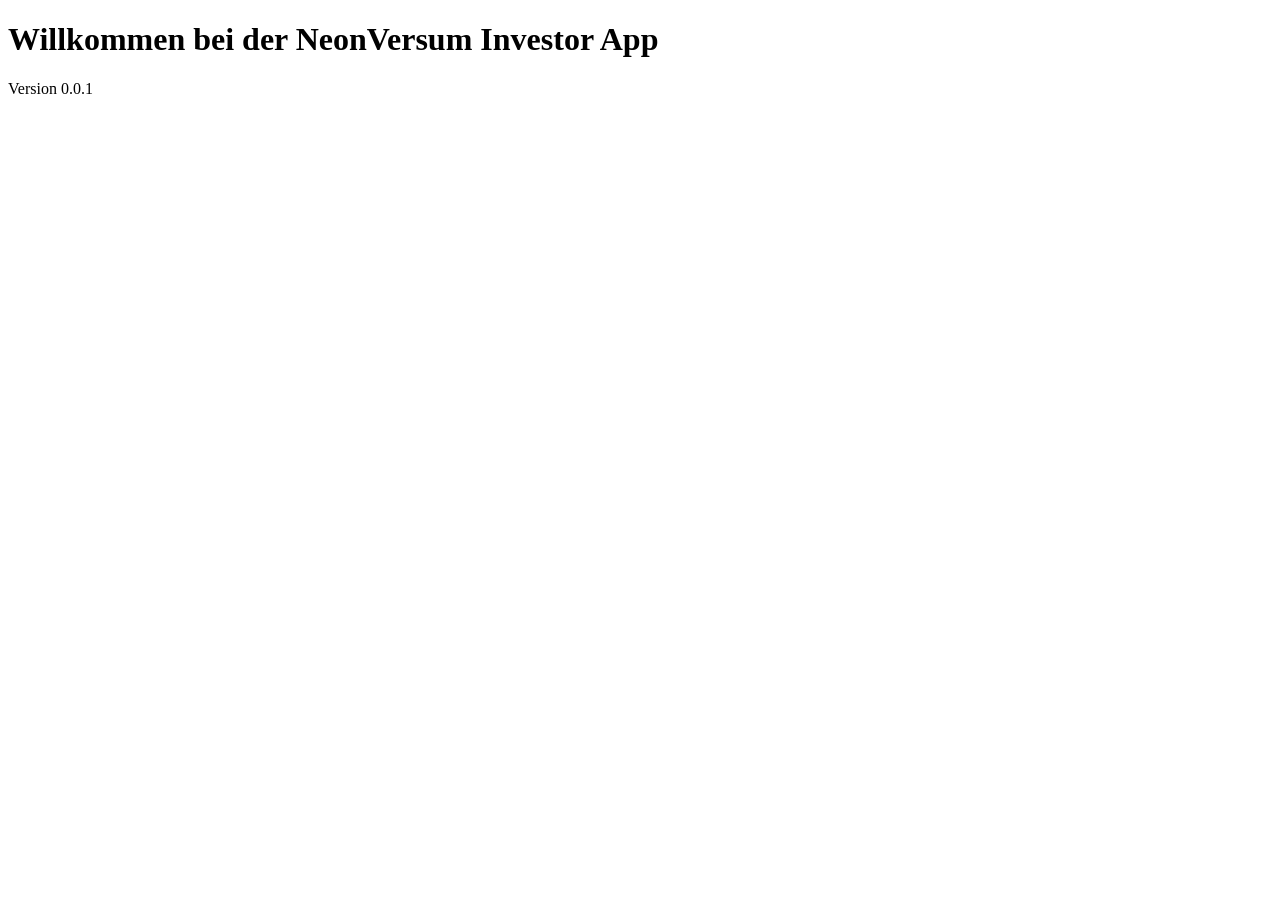
==== index.html @ 8f4e9ad9 "Add initial HTML structure for the app" ====
<!DOCTYPE html>
<html lang="de">
<head>
    <meta charset="UTF-8">
    <meta name="viewport" content="width=device-width, initial-scale=1.0">
    <title>NeonVersum Investor App</title>
</head>

<body>

    <h1>Willkommen bei der NeonVersum Investor App</h1>

    <p>Version 0.0.1</p>

</body>
</html>
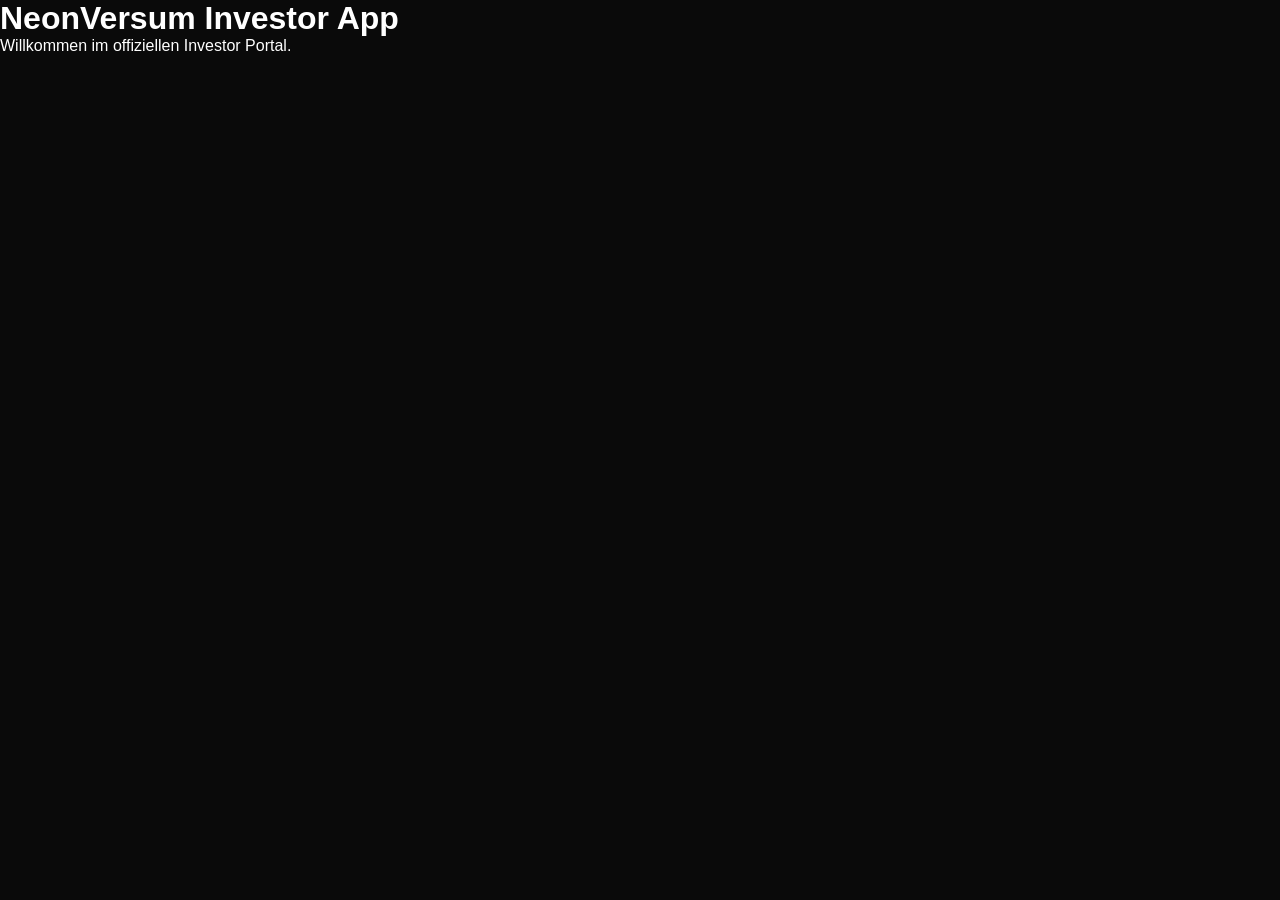
==== commit 456af0b6: "Update welcome message and version text in index.html" ====
--- a/index.html
+++ b/index.html
@@ -1,16 +1,25 @@
 <!DOCTYPE html>
 <html lang="de">
+
 <head>
+
     <meta charset="UTF-8">
     <meta name="viewport" content="width=device-width, initial-scale=1.0">
+
     <title>NeonVersum Investor App</title>
+
+    <link rel="stylesheet" href="css/app.css">
+
 </head>
 
 <body>
 
-    <h1>Willkommen bei der NeonVersum Investor App</h1>
+    <h1>NeonVersum Investor App</h1>
 
-    <p>Version 0.0.1</p>
+    <p>Willkommen im offiziellen Investor Portal.</p>
+
+    <script src="js/app.js"></script>
 
 </body>
+
 </html>
--- a/css/app.css
+++ b/css/app.css
@@ -0,0 +1,17 @@
+/* ==========================================
+   NeonVersum Investor App
+   Version 0.0.1
+========================================== */
+
+* {
+    margin: 0;
+    padding: 0;
+    box-sizing: border-box;
+}
+
+body {
+    background: #0a0a0a;
+    color: #ffffff;
+    font-family: Arial, Helvetica, sans-serif;
+    min-height: 100vh;
+}
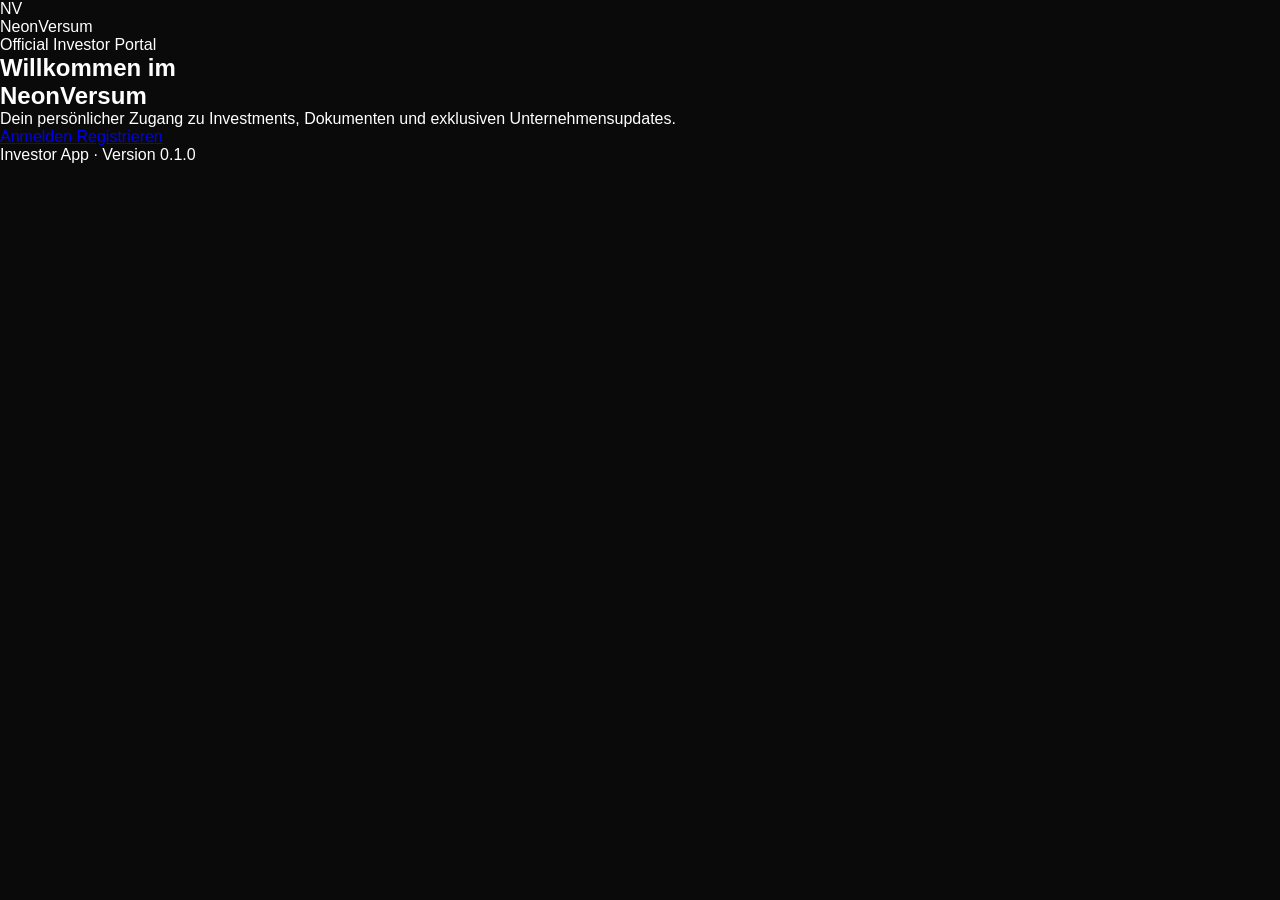
==== commit d2221830: "Create landing page structure Updated the title and added a description meta tag for better SEO. Enh" ====
--- a/index.html
+++ b/index.html
@@ -2,21 +2,80 @@
 <html lang="de">
 
 <head>
+    <meta charset="UTF-8">
 
-    <meta charset="UTF-8">
-    <meta name="viewport" content="width=device-width, initial-scale=1.0">
+    <meta
+        name="viewport"
+        content="width=device-width, initial-scale=1.0"
+    >
 
-    <title>NeonVersum Investor App</title>
+    <meta
+        name="description"
+        content="Das offizielle Investor Portal von NeonVersum."
+    >
+
+    <title>NeonVersum Investor Portal</title>
 
     <link rel="stylesheet" href="css/app.css">
-
 </head>
 
 <body>
 
-    <h1>NeonVersum Investor App</h1>
+    <main class="landing-page">
 
-    <p>Willkommen im offiziellen Investor Portal.</p>
+        <section class="hero">
+
+            <div class="brand">
+                <div class="brand-icon">NV</div>
+
+                <p class="brand-name">
+                    NeonVersum
+                </p>
+            </div>
+
+            <div class="hero-content">
+
+                <p class="eyebrow">
+                    Official Investor Portal
+                </p>
+
+                <h1>
+                    Willkommen im<br>
+                    <span>NeonVersum</span>
+                </h1>
+
+                <p class="hero-text">
+                    Dein persönlicher Zugang zu Investments,
+                    Dokumenten und exklusiven Unternehmensupdates.
+                </p>
+
+                <div class="hero-actions">
+
+                    <a
+                        class="button button-primary"
+                        href="pages/login.html"
+                    >
+                        Anmelden
+                    </a>
+
+                    <a
+                        class="button button-secondary"
+                        href="#"
+                    >
+                        Registrieren
+                    </a>
+
+                </div>
+
+            </div>
+
+            <p class="version">
+                Investor App · Version 0.1.0
+            </p>
+
+        </section>
+
+    </main>
 
     <script src="js/app.js"></script>
 
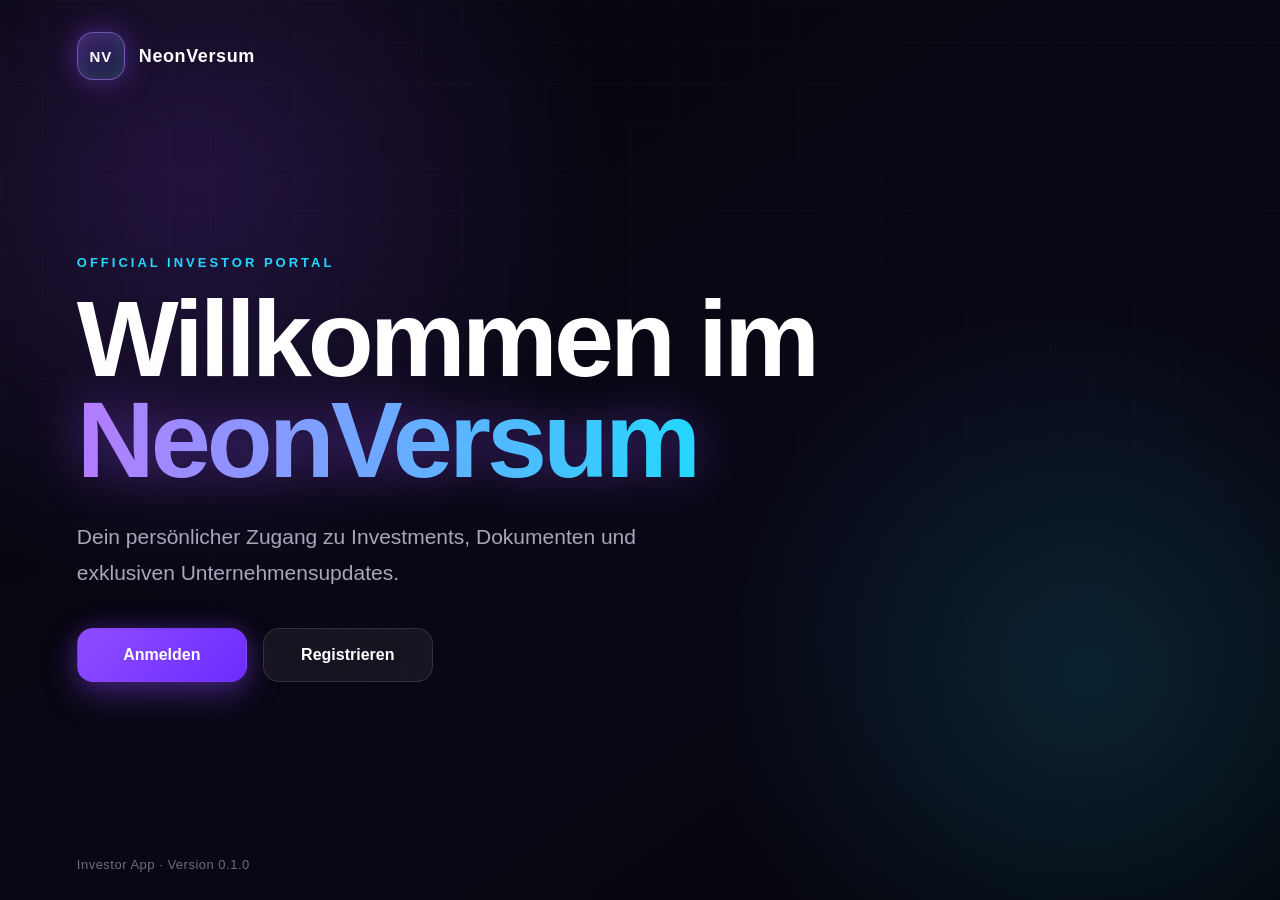
==== commit eee5f6a2: "Link landing page to registration" ====
--- a/index.html
+++ b/index.html
@@ -60,7 +60,7 @@
 
                     <a
                         class="button button-secondary"
-                        href="#"
+                        href="pages/register.html"
                     >
                         Registrieren
                     </a>
--- a/css/app.css
+++ b/css/app.css
@@ -1,7 +1,21 @@
 /* ==========================================
    NeonVersum Investor App
-   Version 0.0.1
+   Landing Page
+   Version 0.1.0
 ========================================== */
+
+:root {
+    --background: #05040a;
+    --surface: rgba(255, 255, 255, 0.06);
+    --surface-border: rgba(255, 255, 255, 0.12);
+    --text: #ffffff;
+    --text-muted: #aaa6ba;
+    --primary: #8f4dff;
+    --primary-bright: #b47cff;
+    --secondary: #24d7ff;
+    --shadow-purple: rgba(143, 77, 255, 0.45);
+    --shadow-blue: rgba(36, 215, 255, 0.25);
+}
 
 * {
     margin: 0;
@@ -9,9 +23,714 @@
     box-sizing: border-box;
 }
 
+html {
+    min-height: 100%;
+}
+
 body {
-    background: #0a0a0a;
-    color: #ffffff;
+    min-height: 100vh;
+    overflow-x: hidden;
+    background:
+        radial-gradient(
+            circle at 15% 20%,
+            rgba(143, 77, 255, 0.20),
+            transparent 32%
+        ),
+        radial-gradient(
+            circle at 85% 75%,
+            rgba(36, 215, 255, 0.14),
+            transparent 30%
+        ),
+        linear-gradient(145deg, #05040a 0%, #090715 55%, #04040a 100%);
+    color: var(--text);
     font-family: Arial, Helvetica, sans-serif;
+}
+
+body::before {
+    content: "";
+    position: fixed;
+    inset: 0;
+    pointer-events: none;
+    background-image:
+        linear-gradient(
+            rgba(255, 255, 255, 0.018) 1px,
+            transparent 1px
+        ),
+        linear-gradient(
+            90deg,
+            rgba(255, 255, 255, 0.018) 1px,
+            transparent 1px
+        );
+    background-size: 42px 42px;
+    mask-image: linear-gradient(to bottom, black, transparent);
+}
+
+a {
+    color: inherit;
+    text-decoration: none;
+}
+
+.landing-page {
     min-height: 100vh;
 }
+
+.hero {
+    position: relative;
+    display: flex;
+    min-height: 100vh;
+    flex-direction: column;
+    justify-content: space-between;
+    padding: 32px 6vw 28px;
+}
+
+.brand {
+    display: flex;
+    align-items: center;
+    gap: 14px;
+}
+
+.brand-icon {
+    display: grid;
+    width: 48px;
+    height: 48px;
+    place-items: center;
+    border: 1px solid rgba(180, 124, 255, 0.55);
+    border-radius: 16px;
+    background:
+        linear-gradient(
+            145deg,
+            rgba(143, 77, 255, 0.30),
+            rgba(36, 215, 255, 0.12)
+        );
+    box-shadow:
+        0 0 28px var(--shadow-purple),
+        inset 0 0 18px rgba(255, 255, 255, 0.08);
+    color: white;
+    font-size: 15px;
+    font-weight: 800;
+    letter-spacing: 1px;
+}
+
+.brand-name {
+    font-size: 18px;
+    font-weight: 700;
+    letter-spacing: 0.6px;
+}
+
+.hero-content {
+    width: min(760px, 100%);
+    margin: 70px 0;
+}
+
+.eyebrow {
+    margin-bottom: 18px;
+    color: var(--secondary);
+    font-size: 13px;
+    font-weight: 700;
+    letter-spacing: 3px;
+    text-transform: uppercase;
+}
+
+h1 {
+    max-width: 900px;
+    font-size: clamp(48px, 9vw, 108px);
+    line-height: 0.94;
+    letter-spacing: -4px;
+}
+
+h1 span {
+    color: transparent;
+    background:
+        linear-gradient(
+            90deg,
+            var(--primary-bright),
+            var(--secondary)
+        );
+    background-clip: text;
+    -webkit-background-clip: text;
+    filter: drop-shadow(0 0 24px var(--shadow-purple));
+}
+
+.hero-text {
+    max-width: 650px;
+    margin-top: 28px;
+    color: var(--text-muted);
+    font-size: clamp(17px, 2vw, 21px);
+    line-height: 1.7;
+}
+
+.hero-actions {
+    display: flex;
+    flex-wrap: wrap;
+    gap: 16px;
+    margin-top: 38px;
+}
+
+.button {
+    display: inline-flex;
+    min-width: 170px;
+    min-height: 54px;
+    align-items: center;
+    justify-content: center;
+    padding: 14px 24px;
+    border: 1px solid transparent;
+    border-radius: 16px;
+    font-size: 16px;
+    font-weight: 700;
+    transition:
+        transform 180ms ease,
+        box-shadow 180ms ease,
+        border-color 180ms ease;
+}
+
+.button:hover {
+    transform: translateY(-3px);
+}
+
+.button-primary {
+    background:
+        linear-gradient(
+            135deg,
+            var(--primary),
+            #6b2cff
+        );
+    box-shadow:
+        0 14px 35px rgba(143, 77, 255, 0.30),
+        0 0 24px rgba(143, 77, 255, 0.25);
+}
+
+.button-primary:hover {
+    box-shadow:
+        0 18px 42px rgba(143, 77, 255, 0.42),
+        0 0 32px rgba(143, 77, 255, 0.36);
+}
+
+.button-secondary {
+    border-color: var(--surface-border);
+    background: var(--surface);
+    backdrop-filter: blur(16px);
+}
+
+.button-secondary:hover {
+    border-color: rgba(36, 215, 255, 0.45);
+    box-shadow: 0 12px 30px var(--shadow-blue);
+}
+
+.version {
+    color: #706b7d;
+    font-size: 13px;
+    letter-spacing: 0.5px;
+}
+
+@media (max-width: 700px) {
+    .hero {
+        padding: 24px 22px;
+    }
+
+    .hero-content {
+        margin: 60px 0;
+    }
+
+    h1 {
+        font-size: clamp(48px, 16vw, 72px);
+        letter-spacing: -3px;
+    }
+
+    .hero-text {
+        line-height: 1.6;
+    }
+
+    .hero-actions {
+        flex-direction: column;
+    }
+
+    .button {
+        width: 100%;
+    }
+}
+/* ==========================================
+   Login Page
+   Version 0.2.0
+========================================== */
+
+.auth-page {
+    display: grid;
+    min-height: 100vh;
+    place-items: center;
+    padding: 32px 20px;
+}
+
+.auth-card {
+    width: min(460px, 100%);
+    padding: 34px;
+    border: 1px solid var(--surface-border);
+    border-radius: 28px;
+    background: rgba(10, 8, 20, 0.78);
+    box-shadow:
+        0 24px 80px rgba(0, 0, 0, 0.42),
+        0 0 40px rgba(143, 77, 255, 0.14);
+    backdrop-filter: blur(22px);
+}
+
+.auth-brand {
+    display: inline-flex;
+    align-items: center;
+    gap: 12px;
+    margin-bottom: 34px;
+    font-size: 18px;
+    font-weight: 700;
+}
+
+.auth-heading {
+    margin-bottom: 30px;
+}
+
+.auth-title {
+    margin-bottom: 14px;
+    font-size: clamp(36px, 7vw, 52px);
+    line-height: 1;
+    letter-spacing: -2px;
+}
+
+.auth-description {
+    color: var(--text-muted);
+    font-size: 16px;
+    line-height: 1.65;
+}
+
+.auth-form {
+    display: grid;
+    gap: 22px;
+}
+
+.form-group {
+    display: grid;
+    gap: 10px;
+}
+
+.form-group label,
+.checkbox-row {
+    font-size: 14px;
+    font-weight: 700;
+}
+
+.label-row {
+    display: flex;
+    align-items: center;
+    justify-content: space-between;
+    gap: 14px;
+}
+
+.form-group input {
+    width: 100%;
+    min-height: 54px;
+    padding: 0 16px;
+    border: 1px solid rgba(255, 255, 255, 0.12);
+    border-radius: 15px;
+    outline: none;
+    background: rgba(255, 255, 255, 0.055);
+    color: var(--text);
+    font-size: 16px;
+    transition:
+        border-color 180ms ease,
+        box-shadow 180ms ease,
+        background 180ms ease;
+}
+
+.form-group input::placeholder {
+    color: #777285;
+}
+
+.form-group input:focus {
+    border-color: rgba(143, 77, 255, 0.82);
+    background: rgba(255, 255, 255, 0.08);
+    box-shadow:
+        0 0 0 4px rgba(143, 77, 255, 0.12),
+        0 0 24px rgba(143, 77, 255, 0.12);
+}
+
+.password-field {
+    position: relative;
+}
+
+.password-field input {
+    padding-right: 92px;
+}
+
+.password-toggle {
+    position: absolute;
+    top: 50%;
+    right: 14px;
+    border: 0;
+    background: transparent;
+    color: var(--secondary);
+    font: inherit;
+    font-size: 13px;
+    font-weight: 700;
+    cursor: pointer;
+    transform: translateY(-50%);
+}
+
+.checkbox-row {
+    display: flex;
+    align-items: center;
+    gap: 11px;
+    color: var(--text-muted);
+    cursor: pointer;
+}
+
+.checkbox-row input {
+    width: 17px;
+    height: 17px;
+    accent-color: var(--primary);
+}
+
+.auth-submit {
+    width: 100%;
+    margin-top: 4px;
+    cursor: pointer;
+}
+
+.text-link {
+    color: var(--secondary);
+    font-size: 13px;
+    font-weight: 700;
+}
+
+.text-link:hover {
+    text-decoration: underline;
+}
+
+.auth-footer {
+    margin-top: 28px;
+    color: var(--text-muted);
+    font-size: 14px;
+    line-height: 1.6;
+    text-align: center;
+}
+
+.back-link {
+    display: block;
+    margin-top: 22px;
+    color: #777285;
+    font-size: 13px;
+    text-align: center;
+}
+
+.back-link:hover {
+    color: var(--text);
+}
+
+@media (max-width: 520px) {
+    .auth-card {
+        padding: 26px 20px;
+        border-radius: 22px;
+    }
+
+    .label-row {
+        align-items: flex-start;
+        flex-direction: column;
+        gap: 6px;
+    }
+
+    .auth-title {
+        font-size: 40px;
+    }
+}
+/* ==========================================
+   Desktop Login Layout
+========================================== */
+
+@media (min-width: 900px) {
+    .auth-page {
+        padding: 48px;
+    }
+
+    .auth-card {
+        display: grid;
+        width: min(1100px, 100%);
+        min-height: 680px;
+        grid-template-columns: 1.05fr 0.95fr;
+        align-items: center;
+        gap: 70px;
+        padding: 64px;
+    }
+
+    .auth-brand {
+        position: absolute;
+        top: 42px;
+        left: 48px;
+        margin-bottom: 0;
+    }
+
+    .auth-heading {
+        margin-bottom: 0;
+        padding-right: 20px;
+    }
+
+    .auth-heading::after {
+        content: "Sicherer Zugang zu deinen Investments, Dokumenten und exklusiven NeonVersum-Updates.";
+        display: block;
+        max-width: 430px;
+        margin-top: 30px;
+        color: #777285;
+        font-size: 15px;
+        line-height: 1.7;
+    }
+
+    .auth-title {
+        font-size: clamp(58px, 6vw, 82px);
+        line-height: 0.95;
+        letter-spacing: -4px;
+    }
+
+    .auth-description {
+        max-width: 430px;
+        font-size: 18px;
+    }
+
+    .auth-form {
+        padding: 36px;
+        border: 1px solid rgba(255, 255, 255, 0.09);
+        border-radius: 24px;
+        background: rgba(255, 255, 255, 0.035);
+        box-shadow: inset 0 1px 0 rgba(255, 255, 255, 0.04);
+    }
+
+    .auth-footer,
+    .back-link {
+        grid-column: 2;
+    }
+
+    .auth-footer {
+        margin-top: -34px;
+    }
+
+    .back-link {
+        margin-top: -44px;
+    }
+}
+/* ==========================================
+   Login Validation States
+========================================== */
+
+.form-error {
+    min-height: 18px;
+    color: #ff7a9a;
+    font-size: 13px;
+    line-height: 1.4;
+}
+
+.form-status {
+    min-height: 20px;
+    color: var(--secondary);
+    font-size: 14px;
+    line-height: 1.5;
+    text-align: center;
+}
+
+.form-group input.input-error {
+    border-color: rgba(255, 88, 128, 0.9);
+    box-shadow:
+        0 0 0 4px rgba(255, 88, 128, 0.10),
+        0 0 22px rgba(255, 88, 128, 0.12);
+}
+
+.auth-submit:disabled {
+    cursor: wait;
+    opacity: 0.78;
+    transform: none;
+}
+
+.button-loader {
+    display: none;
+    width: 18px;
+    height: 18px;
+    margin-left: 10px;
+    border: 2px solid rgba(255, 255, 255, 0.35);
+    border-top-color: #ffffff;
+    border-radius: 50%;
+    animation: button-spin 700ms linear infinite;
+}
+
+.auth-submit:disabled .button-loader {
+    display: inline-block;
+}
+
+@keyframes button-spin {
+    to {
+        transform: rotate(360deg);
+    }
+}
+/* ==========================================
+   Registration Page
+========================================== */
+
+.register-card {
+    width: min(980px, 100%);
+}
+
+.register-form {
+    gap: 28px;
+}
+
+.account-type {
+    border: 0;
+}
+
+.account-type legend {
+    margin-bottom: 12px;
+    font-size: 14px;
+    font-weight: 700;
+}
+
+.account-type-options {
+    display: grid;
+    grid-template-columns: repeat(2, minmax(0, 1fr));
+    gap: 16px;
+}
+
+.account-type-card {
+    position: relative;
+    display: grid;
+    gap: 8px;
+    padding: 20px;
+    border: 1px solid rgba(255, 255, 255, 0.12);
+    border-radius: 18px;
+    background: rgba(255, 255, 255, 0.04);
+    cursor: pointer;
+    transition:
+        border-color 180ms ease,
+        background 180ms ease,
+        box-shadow 180ms ease,
+        transform 180ms ease;
+}
+
+.account-type-card:hover {
+    transform: translateY(-2px);
+    border-color: rgba(36, 215, 255, 0.35);
+}
+
+.account-type-card input {
+    position: absolute;
+    opacity: 0;
+    pointer-events: none;
+}
+
+.account-type-card:has(input:checked) {
+    border-color: rgba(143, 77, 255, 0.82);
+    background: rgba(143, 77, 255, 0.10);
+    box-shadow:
+        0 0 0 4px rgba(143, 77, 255, 0.08),
+        0 0 26px rgba(143, 77, 255, 0.14);
+}
+
+.account-type-title {
+    font-size: 16px;
+    font-weight: 800;
+}
+
+.account-type-text {
+    color: var(--text-muted);
+    font-size: 14px;
+    line-height: 1.55;
+}
+
+.form-section {
+    display: grid;
+    gap: 18px;
+    padding-top: 6px;
+}
+
+.form-section-title {
+    font-size: 18px;
+    letter-spacing: -0.3px;
+}
+
+.form-grid {
+    display: grid;
+    grid-template-columns: repeat(2, minmax(0, 1fr));
+    gap: 18px;
+}
+
+.form-group-wide {
+    grid-column: 1 / -1;
+}
+
+.holder-info {
+    padding: 18px;
+    border: 1px solid rgba(36, 215, 255, 0.18);
+    border-radius: 16px;
+    background: rgba(36, 215, 255, 0.05);
+    color: var(--text-muted);
+    font-size: 14px;
+    line-height: 1.65;
+}
+
+.holder-info-title {
+    margin-bottom: 6px;
+    color: var(--secondary);
+    font-weight: 800;
+}
+
+.register-consent {
+    align-items: flex-start;
+}
+
+.company-fields[hidden] {
+    display: none;
+}
+
+@media (max-width: 760px) {
+    .register-card {
+        padding: 26px 20px;
+    }
+
+    .account-type-options,
+    .form-grid {
+        grid-template-columns: 1fr;
+    }
+
+    .form-group-wide {
+        grid-column: auto;
+    }
+}
+
+@media (min-width: 900px) {
+    .register-card {
+        display: block;
+        min-height: auto;
+        padding: 54px;
+    }
+
+    .register-card .auth-brand {
+        position: static;
+        margin-bottom: 34px;
+    }
+
+    .register-card .auth-heading {
+        margin-bottom: 30px;
+        padding-right: 0;
+    }
+
+    .register-card .auth-heading::after {
+        content: none;
+    }
+
+    .register-card .auth-title {
+        font-size: clamp(48px, 5vw, 70px);
+    }
+
+    .register-card .auth-form {
+        padding: 0;
+        border: 0;
+        background: transparent;
+        box-shadow: none;
+    }
+
+    .register-card .auth-footer,
+    .register-card .back-link {
+        grid-column: auto;
+        margin-top: 24px;
+    }
+}
